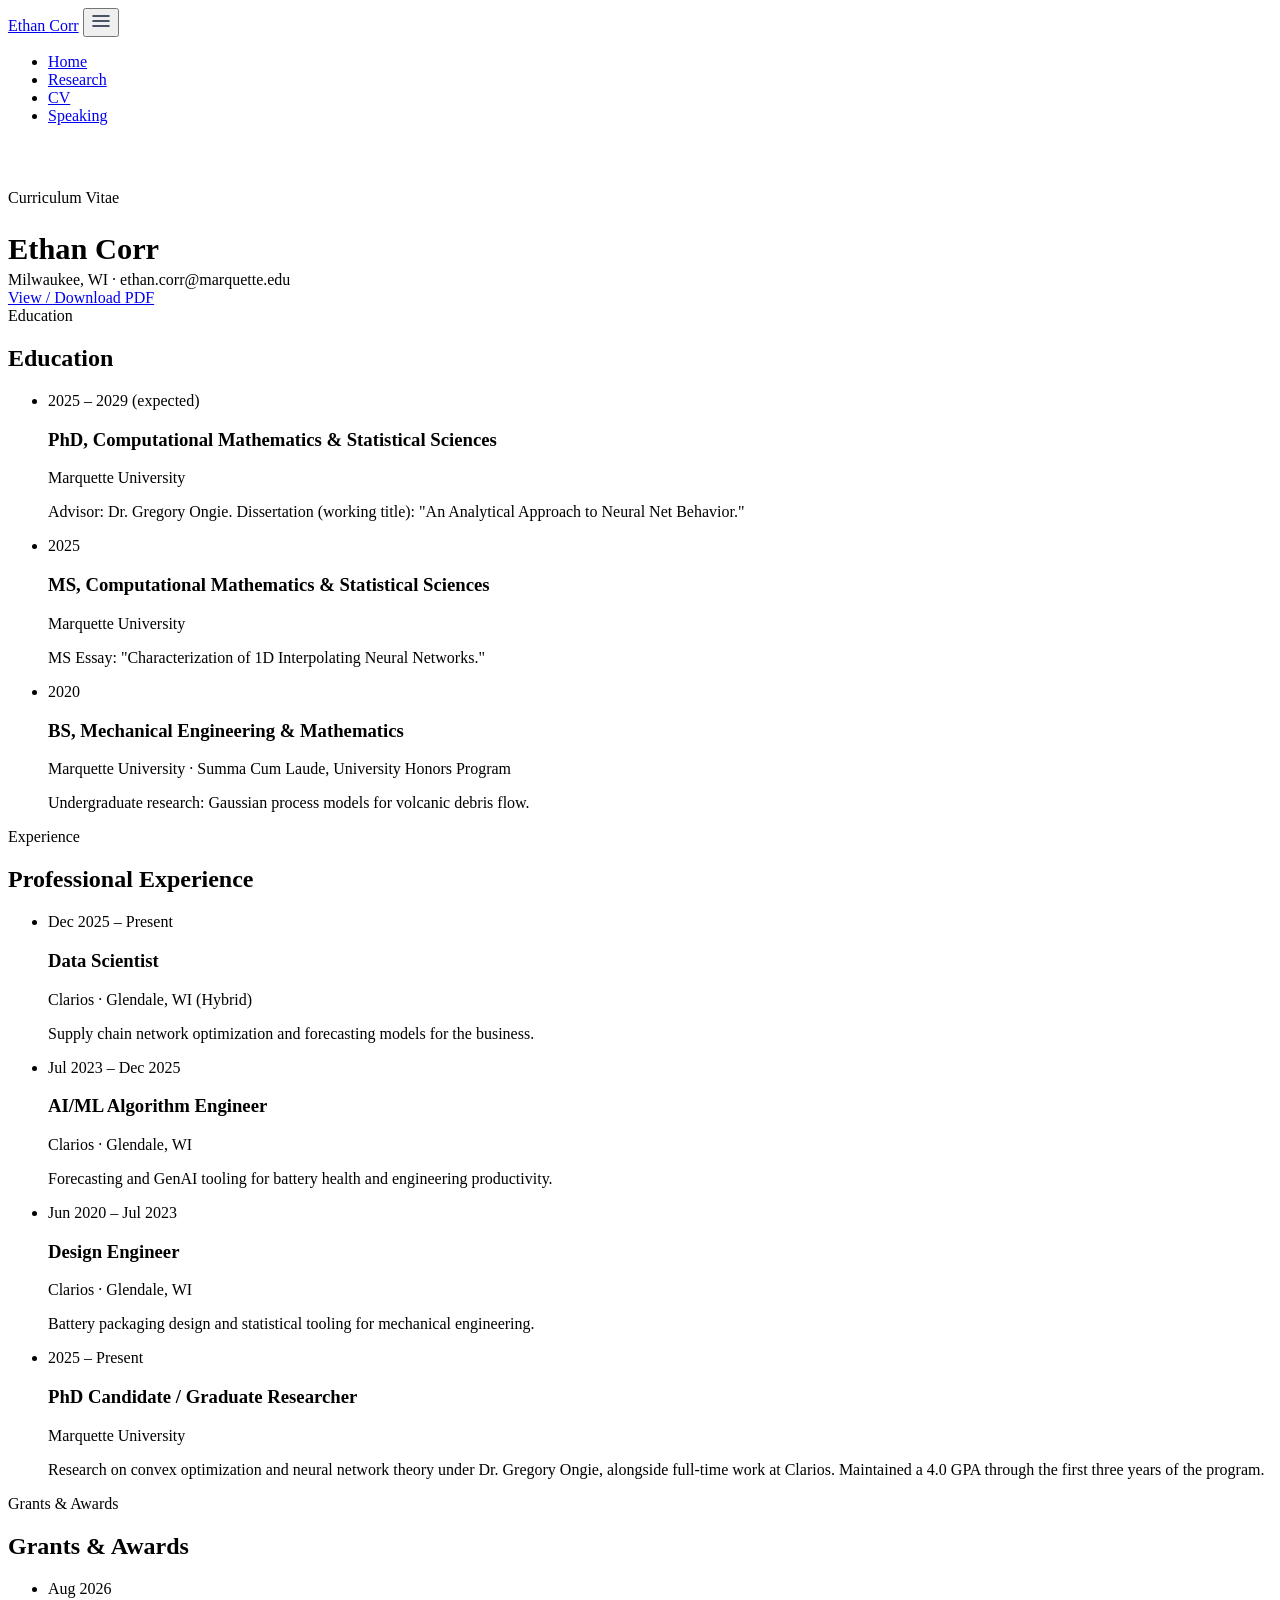
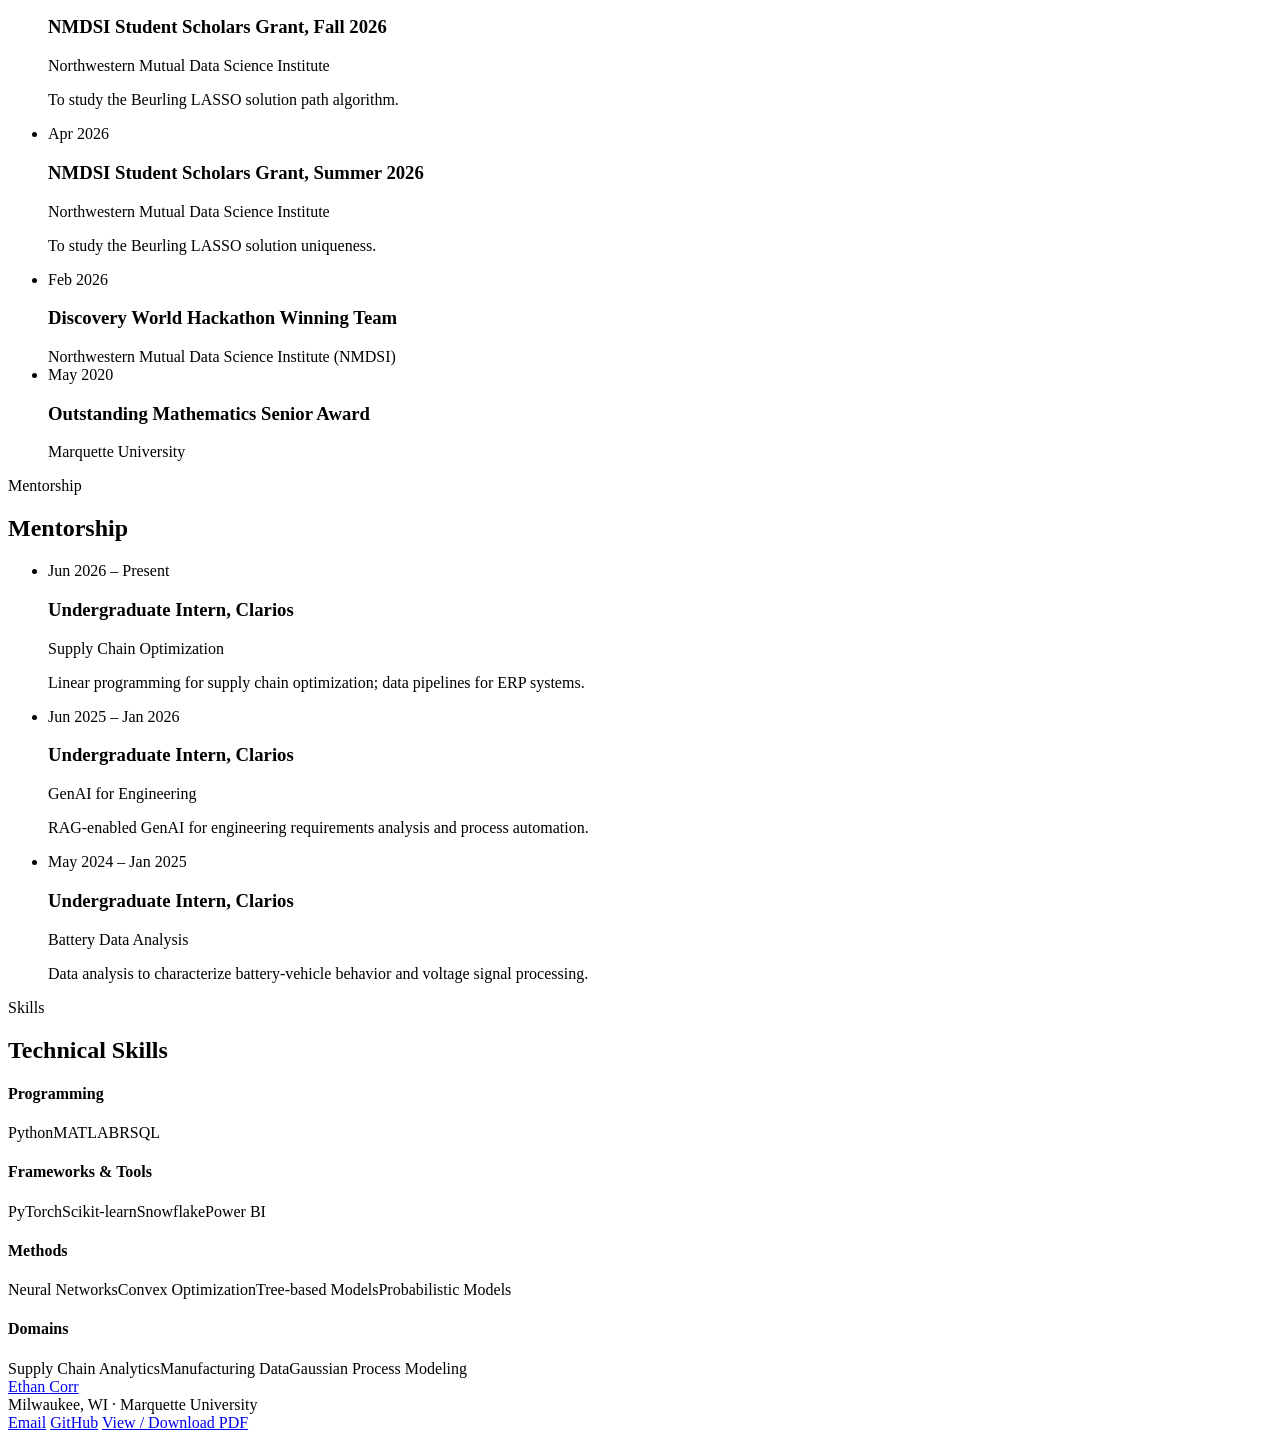
==== cv.html @ 40bec5d8 "Updated site with Claude" ====
<!DOCTYPE html>
<html lang="en">
<head>
<meta charset="UTF-8">
<meta name="viewport" content="width=device-width, initial-scale=1.0">
<title>CV | Ethan Corr</title>
<meta name="description" content="Curriculum vitae for Ethan Corr: education, experience, honors, and technical skills.">
<link rel="preconnect" href="https://fonts.googleapis.com">
<link href="https://fonts.googleapis.com/css2?family=Space+Grotesk:wght@500;700&family=Inter:wght@400;500;600&family=IBM+Plex+Mono:wght@500;600&display=swap" rel="stylesheet">
<link rel="stylesheet" href="css/styles.css">
</head>
<body>

<header class="site-header">
  <nav class="nav wrap">
    <a href="index.html" class="wordmark">Ethan <span>Corr</span></a>
    <button class="nav-toggle" aria-label="Toggle navigation" aria-expanded="false">
      <svg width="20" height="20" viewBox="0 0 20 20" fill="none"><path d="M2 5h16M2 10h16M2 15h16" stroke="#12213B" stroke-width="1.6" stroke-linecap="round"/></svg>
    </button>
    <ul class="nav-links">
      <li><a href="index.html">Home</a></li>
      <li><a href="research.html">Research</a></li>
      <li><a href="cv.html" aria-current="page">CV</a></li>
      <li><a href="speaking.html">Speaking</a></li>
    </ul>
  </nav>
</header>

<section class="block" style="padding-top:48px;">
  <div class="wrap">
    <div class="cv-toolbar">
      <div>
        <span class="eyebrow">Curriculum Vitae</span>
        <h1 style="font-size: 1.9rem; margin-bottom:4px;">Ethan Corr</h1>
        <p style="color: var(--muted); margin:0;">Milwaukee, WI &middot; ethan.corr@marquette.edu</p>
      </div>
      <a class="btn btn-primary" href="files/ethan-corr-cv.pdf" target="_blank" rel="noopener">View / Download PDF</a>
    </div>
  </div>
</section>

<section class="block tight">
  <div class="wrap">
    <div class="section-head">
      <span class="eyebrow">Education</span>
      <h2>Education</h2>
    </div>
    <ul class="item-list">
      <li>
        <div class="item-date">2025 – 2029 (expected)</div>
        <div class="item-body">
          <h3>PhD, Computational Mathematics &amp; Statistical Sciences</h3>
          <span class="item-org">Marquette University</span>
          <p>Advisor: Dr. Gregory Ongie. Dissertation (working title): "An Analytical Approach to Neural Net Behavior."</p>
        </div>
      </li>
      <li>
        <div class="item-date">2025</div>
        <div class="item-body">
          <h3>MS, Computational Mathematics &amp; Statistical Sciences</h3>
          <span class="item-org">Marquette University</span>
          <p>MS Essay: "Characterization of 1D Interpolating Neural Networks."</p>
        </div>
      </li>
      <li>
        <div class="item-date">2020</div>
        <div class="item-body">
          <h3>BS, Mechanical Engineering &amp; Mathematics</h3>
          <span class="item-org">Marquette University · Summa Cum Laude, University Honors Program</span>
          <p>Undergraduate research: Gaussian process models for volcanic debris flow.</p>
        </div>
      </li>
    </ul>
  </div>
</section>

<section class="block tight">
  <div class="wrap">
    <div class="section-head">
      <span class="eyebrow">Experience</span>
      <h2>Professional Experience</h2>
    </div>
    <ul class="item-list">
      <li>
        <div class="item-date">Dec 2025 – Present</div>
        <div class="item-body">
          <h3>Data Scientist</h3>
          <span class="item-org">Clarios · Glendale, WI (Hybrid)</span>
          <p>Supply chain network optimization and forecasting models for the business.</p>
        </div>
      </li>
      <li>
        <div class="item-date">Jul 2023 – Dec 2025</div>
        <div class="item-body">
          <h3>AI/ML Algorithm Engineer</h3>
          <span class="item-org">Clarios · Glendale, WI</span>
          <p>Forecasting and GenAI tooling for battery health and engineering productivity.</p>
        </div>
      </li>
      <li>
        <div class="item-date">Jun 2020 – Jul 2023</div>
        <div class="item-body">
          <h3>Design Engineer</h3>
          <span class="item-org">Clarios · Glendale, WI</span>
          <p>Battery packaging design and statistical tooling for mechanical engineering.</p>
        </div>
      </li>
      <li>
        <div class="item-date">2025 – Present</div>
        <div class="item-body">
          <h3>PhD Candidate / Graduate Researcher</h3>
          <span class="item-org">Marquette University</span>
          <p>Research on convex optimization and neural network theory under Dr. Gregory Ongie, alongside full-time work at Clarios. Maintained a 4.0 GPA through the first three years of the program.</p>
        </div>
      </li>
    </ul>
  </div>
</section>

<section class="block tight">
  <div class="wrap">
    <div class="section-head">
      <span class="eyebrow">Grants &amp; Awards</span>
      <h2>Grants &amp; Awards</h2>
    </div>
    <ul class="item-list">
      <li>
        <div class="item-date">Aug 2026</div>
        <div class="item-body">
          <h3>NMDSI Student Scholars Grant, Fall 2026</h3>
          <span class="item-org">Northwestern Mutual Data Science Institute</span>
          <p>To study the Beurling LASSO solution path algorithm.</p>
        </div>
      </li>
      <li>
        <div class="item-date">Apr 2026</div>
        <div class="item-body">
          <h3>NMDSI Student Scholars Grant, Summer 2026</h3>
          <span class="item-org">Northwestern Mutual Data Science Institute</span>
          <p>To study the Beurling LASSO solution uniqueness.</p>
        </div>
      </li>
      <li>
        <div class="item-date">Feb 2026</div>
        <div class="item-body">
          <h3>Discovery World Hackathon Winning Team</h3>
          <span class="item-org">Northwestern Mutual Data Science Institute (NMDSI)</span>
        </div>
      </li>
      <li>
        <div class="item-date">May 2020</div>
        <div class="item-body">
          <h3>Outstanding Mathematics Senior Award</h3>
          <span class="item-org">Marquette University</span>
        </div>
      </li>
    </ul>
  </div>
</section>

<section class="block tight">
  <div class="wrap">
    <div class="section-head">
      <span class="eyebrow">Mentorship</span>
      <h2>Mentorship</h2>
    </div>
    <ul class="item-list">
      <li>
        <div class="item-date">Jun 2026 – Present</div>
        <div class="item-body">
          <h3>Undergraduate Intern, Clarios</h3>
          <span class="item-org">Supply Chain Optimization</span>
          <p>Linear programming for supply chain optimization; data pipelines for ERP systems.</p>
        </div>
      </li>
      <li>
        <div class="item-date">Jun 2025 – Jan 2026</div>
        <div class="item-body">
          <h3>Undergraduate Intern, Clarios</h3>
          <span class="item-org">GenAI for Engineering</span>
          <p>RAG-enabled GenAI for engineering requirements analysis and process automation.</p>
        </div>
      </li>
      <li>
        <div class="item-date">May 2024 – Jan 2025</div>
        <div class="item-body">
          <h3>Undergraduate Intern, Clarios</h3>
          <span class="item-org">Battery Data Analysis</span>
          <p>Data analysis to characterize battery-vehicle behavior and voltage signal processing.</p>
        </div>
      </li>
    </ul>
  </div>
</section>

<section class="block tight">
  <div class="wrap">
    <div class="section-head">
      <span class="eyebrow">Skills</span>
      <h2>Technical Skills</h2>
    </div>
    <div class="skill-grid">
      <div class="skill-group">
        <h4>Programming</h4>
        <div class="pill-row">
          <span class="pill">Python</span><span class="pill">MATLAB</span><span class="pill">R</span><span class="pill">SQL</span>
        </div>
      </div>
      <div class="skill-group">
        <h4>Frameworks &amp; Tools</h4>
        <div class="pill-row">
          <span class="pill">PyTorch</span><span class="pill">Scikit-learn</span><span class="pill">Snowflake</span><span class="pill">Power BI</span>
        </div>
      </div>
      <div class="skill-group">
        <h4>Methods</h4>
        <div class="pill-row">
          <span class="pill">Neural Networks</span><span class="pill">Convex Optimization</span><span class="pill">Tree-based Models</span><span class="pill">Probabilistic Models</span>
        </div>
      </div>
      <div class="skill-group">
        <h4>Domains</h4>
        <div class="pill-row">
          <span class="pill">Supply Chain Analytics</span><span class="pill">Manufacturing Data</span><span class="pill">Gaussian Process Modeling</span>
        </div>
      </div>
    </div>
  </div>
</section>

<footer class="site-footer">
  <div class="wrap footer-grid">
    <div>
      <a href="index.html" class="wordmark">Ethan <span>Corr</span></a>
      <div class="footer-meta">Milwaukee, WI &middot; Marquette University</div>
    </div>
    <div class="footer-links">
      <a href="mailto:ethan.corr@marquette.edu">Email</a>
      <a href="https://github.com/ethan-corr">GitHub</a>
      <a href="files/ethan-corr-cv.pdf" target="_blank" rel="noopener">View / Download PDF</a>
    </div>
  </div>
</footer>

<script src="js/main.js"></script>
</body>
</html>
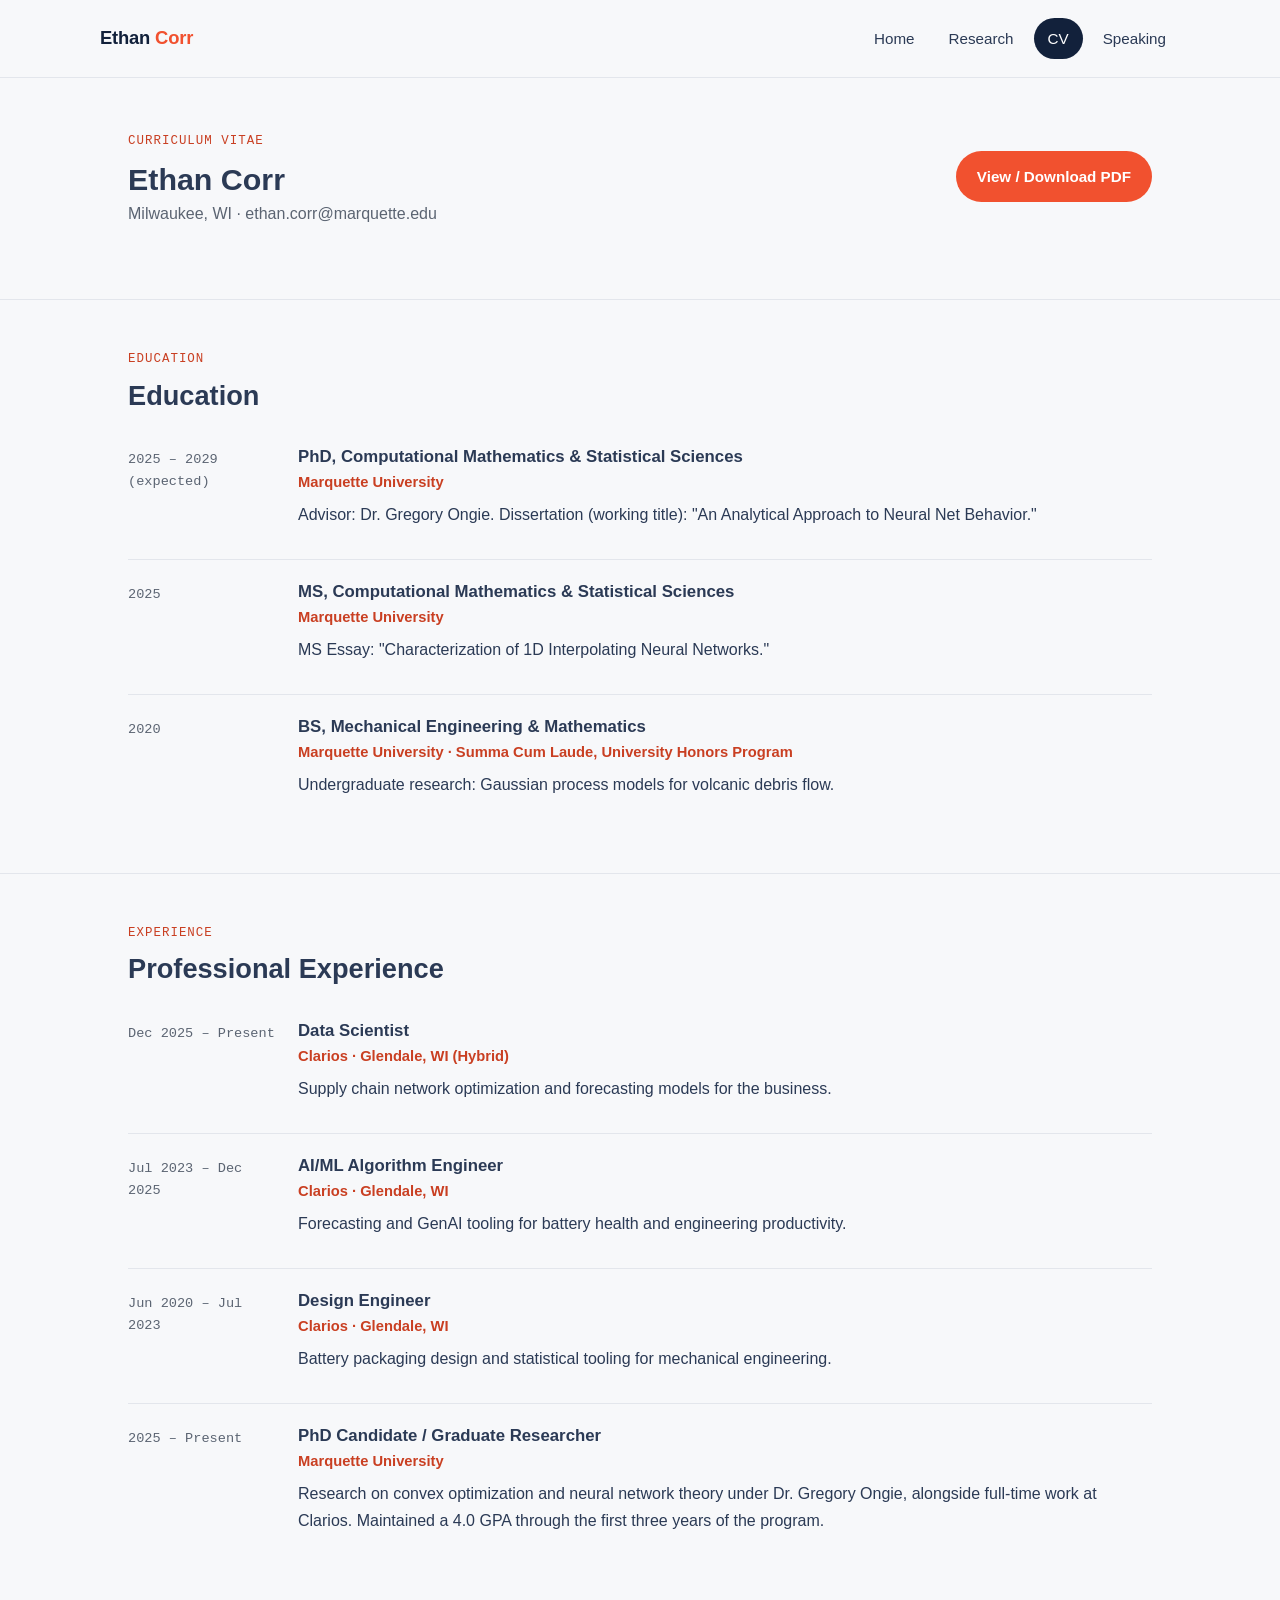
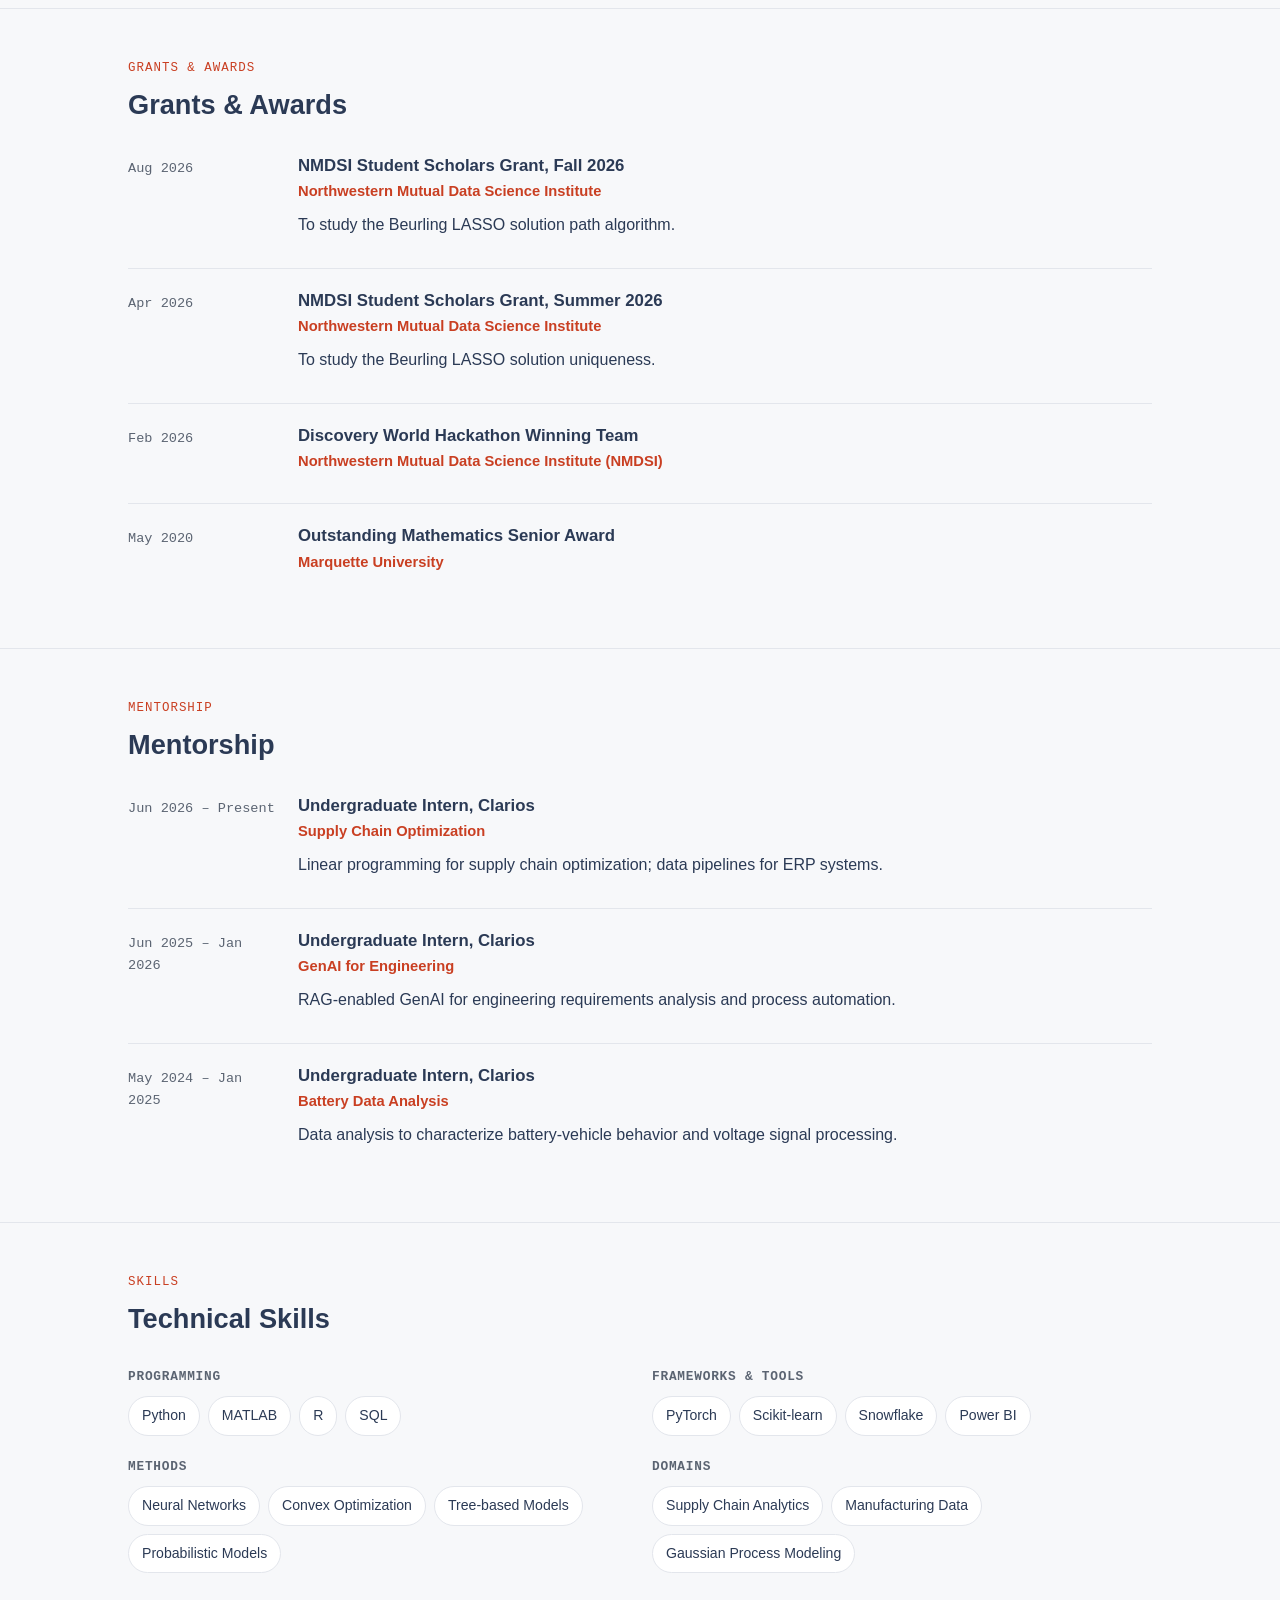
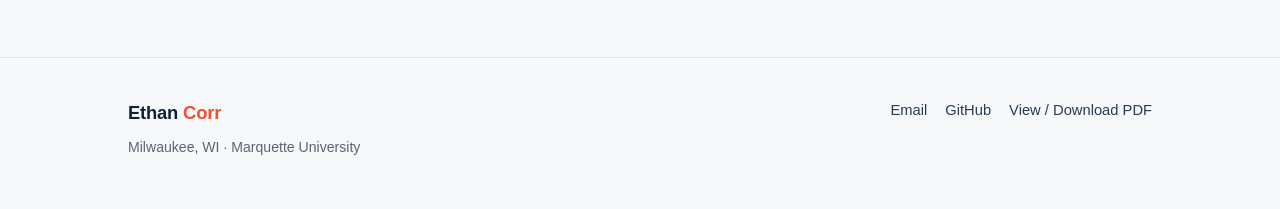
==== commit 36befadc: "Add favicon and apple-touch-icon links to cv.html" ====
--- a/cv.html
+++ b/cv.html
@@ -3,6 +3,10 @@
 <head>
 <meta charset="UTF-8">
 <meta name="viewport" content="width=device-width, initial-scale=1.0">
+<link rel="icon" type="image/png" sizes="32x32" href="images/favicon-32.png">
+<link rel="icon" type="image/png" sizes="16x16" href="images/favicon-16.png">
+<link rel="apple-touch-icon" sizes="180x180" href="images/apple-touch-icon.png">
+<link rel="shortcut icon" href="images/favicon.ico">
 <title>CV | Ethan Corr</title>
 <meta name="description" content="Curriculum vitae for Ethan Corr: education, experience, honors, and technical skills.">
 <link rel="preconnect" href="https://fonts.googleapis.com">
--- a/css/styles.css
+++ b/css/styles.css
@@ -0,0 +1,538 @@
+/* ==========================================================================
+   Ethan Corr — Academic / Professional site
+   Design tokens
+   ========================================================================== */
+
+:root {
+  --ink: #12213B;         /* primary text, dark surfaces */
+  --ink-soft: #2B3A55;    /* secondary dark, headings on light */
+  --bg: #F7F8FA;          /* page background */
+  --surface: #FFFFFF;     /* card / panel background */
+  --line: #E3E6EC;        /* hairline borders */
+  --muted: #5B6472;       /* secondary text */
+  --accent: #F1512F;      /* bold vermilion accent */
+  --accent-dark: #C93F22; /* hover/active state for accent */
+  --accent-tint: #FDEAE5; /* pale accent for chips/backgrounds */
+  --teal: #17A398;        /* secondary accent */
+  --teal-tint: #E4F5F3;
+
+  --font-display: 'Space Grotesk', 'Segoe UI', sans-serif;
+  --font-body: 'Inter', 'Segoe UI', sans-serif;
+  --font-mono: 'IBM Plex Mono', 'Courier New', monospace;
+
+  --max-width: 1080px;
+  --radius: 10px;
+}
+
+* { box-sizing: border-box; }
+
+html {
+  scroll-behavior: smooth;
+}
+
+@media (prefers-reduced-motion: reduce) {
+  html { scroll-behavior: auto; }
+  *, *::before, *::after {
+    animation-duration: 0.001ms !important;
+    animation-iteration-count: 1 !important;
+    transition-duration: 0.001ms !important;
+    scroll-behavior: auto !important;
+  }
+}
+
+body {
+  margin: 0;
+  font-family: var(--font-body);
+  color: var(--ink);
+  background: var(--bg);
+  line-height: 1.65;
+  -webkit-font-smoothing: antialiased;
+}
+
+img { max-width: 100%; display: block; }
+
+a {
+  color: var(--accent-dark);
+  text-decoration: none;
+}
+a:hover { text-decoration: underline; }
+
+a:focus-visible,
+button:focus-visible,
+[tabindex]:focus-visible {
+  outline: 3px solid var(--teal);
+  outline-offset: 3px;
+}
+
+h1, h2, h3, h4 {
+  font-family: var(--font-display);
+  color: var(--ink-soft);
+  line-height: 1.15;
+  margin-top: 0;
+}
+
+.eyebrow {
+  font-family: var(--font-mono);
+  font-size: 0.78rem;
+  letter-spacing: 0.08em;
+  text-transform: uppercase;
+  color: var(--accent-dark);
+  display: inline-block;
+  margin-bottom: 10px;
+}
+
+.wrap {
+  max-width: var(--max-width);
+  margin: 0 auto;
+  padding: 0 28px;
+}
+
+/* ==========================================================================
+   Header / nav
+   ========================================================================== */
+
+.site-header {
+  position: sticky;
+  top: 0;
+  z-index: 50;
+  background: rgba(247, 248, 250, 0.92);
+  backdrop-filter: blur(6px);
+  border-bottom: 1px solid var(--line);
+}
+
+.nav {
+  display: flex;
+  align-items: center;
+  justify-content: space-between;
+  padding: 18px 0;
+}
+
+.wordmark {
+  font-family: var(--font-display);
+  font-weight: 700;
+  font-size: 1.15rem;
+  color: var(--ink);
+  text-decoration: none;
+  letter-spacing: -0.01em;
+}
+.wordmark:hover { text-decoration: none; }
+.wordmark span { color: var(--accent); }
+
+.nav-links {
+  display: flex;
+  gap: 6px;
+  list-style: none;
+  margin: 0;
+  padding: 0;
+}
+
+.nav-links a {
+  display: inline-block;
+  padding: 8px 14px;
+  border-radius: 999px;
+  color: var(--ink-soft);
+  font-size: 0.95rem;
+  font-weight: 500;
+}
+.nav-links a:hover {
+  background: var(--accent-tint);
+  color: var(--accent-dark);
+  text-decoration: none;
+}
+.nav-links a[aria-current="page"] {
+  background: var(--ink);
+  color: #fff;
+}
+
+.nav-toggle {
+  display: none;
+  background: none;
+  border: 1px solid var(--line);
+  border-radius: 8px;
+  padding: 8px 10px;
+  cursor: pointer;
+}
+.nav-toggle svg { display: block; }
+
+@media (max-width: 720px) {
+  .nav-toggle { display: inline-flex; }
+  .nav-links {
+    position: absolute;
+    top: 100%;
+    left: 0;
+    right: 0;
+    flex-direction: column;
+    background: var(--surface);
+    border-bottom: 1px solid var(--line);
+    padding: 10px 20px 18px;
+    gap: 4px;
+    display: none;
+  }
+  .nav-links.open { display: flex; }
+  .nav-links a { padding: 12px 14px; }
+}
+
+/* ==========================================================================
+   Hero + contour motif (signature element)
+   ========================================================================== */
+
+.hero {
+  position: relative;
+  overflow: hidden;
+  padding: 84px 0 96px;
+}
+
+.contour-field {
+  position: absolute;
+  inset: 0;
+  z-index: 0;
+  opacity: 0.55;
+  pointer-events: none;
+}
+
+.hero .wrap { position: relative; z-index: 1; }
+
+.hero-grid {
+  display: grid;
+  grid-template-columns: 1.3fr 0.7fr;
+  gap: 48px;
+  align-items: center;
+}
+
+@media (max-width: 820px) {
+  .hero-grid { grid-template-columns: 1fr; }
+  .hero-photo { order: -1; width: 140px; }
+}
+
+.hero h1 {
+  font-size: clamp(2.1rem, 4.2vw, 3.1rem);
+  margin-bottom: 14px;
+}
+
+.hero .role-line {
+  font-family: var(--font-mono);
+  font-size: 0.98rem;
+  color: var(--muted);
+  margin-bottom: 22px;
+}
+.hero .role-line strong { color: var(--ink-soft); font-weight: 600; }
+
+.hero p.lede {
+  font-size: 1.08rem;
+  color: var(--ink-soft);
+  max-width: 56ch;
+  margin-bottom: 28px;
+}
+
+.btn-row { display: flex; gap: 12px; flex-wrap: wrap; }
+
+.btn {
+  display: inline-flex;
+  align-items: center;
+  gap: 8px;
+  padding: 12px 20px;
+  border-radius: 999px;
+  font-weight: 600;
+  font-size: 0.95rem;
+  border: 1.5px solid transparent;
+  cursor: pointer;
+}
+.btn-primary {
+  background: var(--accent);
+  color: #fff;
+}
+.btn-primary:hover { background: var(--accent-dark); text-decoration: none; }
+.btn-secondary {
+  background: transparent;
+  color: var(--ink-soft);
+  border-color: var(--line);
+}
+.btn-secondary:hover { border-color: var(--ink-soft); text-decoration: none; }
+
+/* Headshot placeholder */
+.headshot {
+  width: 220px;
+  aspect-ratio: 1 / 1;
+  border-radius: 50%;
+  background: linear-gradient(155deg, var(--ink) 0%, var(--ink-soft) 55%, var(--accent) 145%);
+  display: flex;
+  align-items: center;
+  justify-content: center;
+  color: #fff;
+  font-family: var(--font-display);
+  font-size: 3.2rem;
+  font-weight: 700;
+  margin: 0 auto;
+  border: 4px solid var(--surface);
+  box-shadow: 0 0 0 1px var(--line);
+  position: relative;
+}
+.headshot .placeholder-tag {
+  position: absolute;
+  bottom: -14px;
+  left: 50%;
+  transform: translateX(-50%);
+  background: var(--surface);
+  border: 1px solid var(--line);
+  color: var(--muted);
+  font-family: var(--font-mono);
+  font-size: 0.65rem;
+  padding: 3px 9px;
+  border-radius: 999px;
+  white-space: nowrap;
+}
+
+.headshot.small {
+  width: 96px;
+  font-size: 1.5rem;
+  margin: 0;
+}
+
+.linkedin-link {
+  display: flex;
+  align-items: center;
+  justify-content: center;
+  gap: 8px;
+  margin-top: 18px;
+  font-family: var(--font-mono);
+  font-size: 0.85rem;
+  font-weight: 600;
+  color: var(--ink-soft);
+  text-decoration: none;
+}
+.linkedin-link:hover {
+  color: var(--accent-dark);
+  text-decoration: none;
+}
+
+/* ==========================================================================
+   Sections / cards
+   ========================================================================== */
+
+section.block {
+  padding: 64px 0;
+}
+section.block + section.block {
+  border-top: 1px solid var(--line);
+}
+section.block.tight { padding: 44px 0; }
+
+.section-head { max-width: 62ch; margin-bottom: 36px; }
+.section-head h2 { font-size: 1.7rem; }
+.section-head p { color: var(--muted); }
+
+.card-grid {
+  display: grid;
+  grid-template-columns: repeat(3, 1fr);
+  gap: 20px;
+}
+@media (max-width: 880px) { .card-grid { grid-template-columns: 1fr 1fr; } }
+@media (max-width: 600px) { .card-grid { grid-template-columns: 1fr; } }
+
+.card {
+  background: var(--surface);
+  border: 1px solid var(--line);
+  border-radius: var(--radius);
+  padding: 26px;
+  transition: border-color 0.15s ease, transform 0.15s ease;
+}
+.card:hover {
+  border-color: var(--accent);
+  transform: translateY(-2px);
+}
+.card h3 {
+  font-size: 1.1rem;
+  margin-bottom: 8px;
+}
+.card p { color: var(--muted); font-size: 0.96rem; margin-bottom: 14px; }
+.card a.card-link {
+  font-family: var(--font-mono);
+  font-size: 0.82rem;
+  font-weight: 600;
+}
+
+.stat-strip {
+  display: grid;
+  grid-template-columns: repeat(4, 1fr);
+  gap: 20px;
+  border-top: 1px solid var(--line);
+  border-bottom: 1px solid var(--line);
+  padding: 28px 0;
+}
+@media (max-width: 720px) { .stat-strip { grid-template-columns: 1fr 1fr; } }
+.stat {
+  text-align: left;
+}
+.stat .num {
+  font-family: var(--font-mono);
+  font-size: 1.7rem;
+  color: var(--accent-dark);
+  font-weight: 700;
+  display: block;
+}
+.stat .label {
+  color: var(--muted);
+  font-size: 0.88rem;
+}
+
+/* ==========================================================================
+   Timeline / item lists (research, CV)
+   ========================================================================== */
+
+.item-list { list-style: none; padding: 0; margin: 0; }
+.item-list > li {
+  padding: 22px 0;
+  border-bottom: 1px solid var(--line);
+  display: grid;
+  grid-template-columns: 150px 1fr;
+  gap: 20px;
+}
+.item-list > li:first-child { padding-top: 0; }
+.item-list > li:last-child { border-bottom: none; }
+
+@media (max-width: 640px) {
+  .item-list > li { grid-template-columns: 1fr; gap: 6px; }
+}
+
+.item-date {
+  font-family: var(--font-mono);
+  font-size: 0.85rem;
+  color: var(--muted);
+  padding-top: 2px;
+}
+
+.item-body h3 {
+  font-size: 1.05rem;
+  margin-bottom: 4px;
+}
+.item-body .item-org {
+  color: var(--accent-dark);
+  font-weight: 600;
+  font-size: 0.92rem;
+  display: block;
+  margin-bottom: 8px;
+}
+.item-body p { color: var(--ink-soft); margin: 0 0 8px; }
+.item-body .tags { display: flex; flex-wrap: wrap; gap: 8px; margin-top: 10px; }
+
+.tag {
+  font-family: var(--font-mono);
+  font-size: 0.72rem;
+  background: var(--teal-tint);
+  color: #0E6E65;
+  padding: 4px 10px;
+  border-radius: 999px;
+}
+
+/* Skills */
+.skill-grid {
+  display: grid;
+  grid-template-columns: repeat(2, 1fr);
+  gap: 24px;
+}
+@media (max-width: 640px) { .skill-grid { grid-template-columns: 1fr; } }
+.skill-group h4 {
+  font-family: var(--font-mono);
+  font-size: 0.8rem;
+  text-transform: uppercase;
+  letter-spacing: 0.06em;
+  color: var(--muted);
+  margin-bottom: 12px;
+}
+.pill-row { display: flex; flex-wrap: wrap; gap: 8px; }
+.pill {
+  background: var(--surface);
+  border: 1px solid var(--line);
+  padding: 7px 13px;
+  border-radius: 999px;
+  font-size: 0.88rem;
+  color: var(--ink-soft);
+}
+
+/* Callout / CTA banner */
+.callout {
+  background: var(--ink);
+  color: #fff;
+  border-radius: 16px;
+  padding: 44px;
+  display: flex;
+  align-items: center;
+  justify-content: space-between;
+  gap: 30px;
+  flex-wrap: wrap;
+}
+.callout h2 { color: #fff; font-size: 1.5rem; margin-bottom: 8px; }
+.callout p { color: #C7CEDC; margin: 0; max-width: 46ch; }
+.callout .btn-primary { flex-shrink: 0; }
+
+/* Topic / speaking cards */
+.topic-list { display: grid; grid-template-columns: 1fr 1fr; gap: 16px; }
+@media (max-width: 640px) { .topic-list { grid-template-columns: 1fr; } }
+.topic {
+  border: 1px solid var(--line);
+  border-radius: var(--radius);
+  padding: 20px 22px;
+  background: var(--surface);
+}
+.topic .eyebrow { margin-bottom: 6px; }
+.topic h3 { font-size: 1.02rem; margin-bottom: 6px; }
+.topic p { color: var(--muted); font-size: 0.93rem; margin: 0; }
+
+/* CV specific */
+.cv-toolbar {
+  display: flex;
+  justify-content: space-between;
+  align-items: center;
+  flex-wrap: wrap;
+  gap: 14px;
+  margin-bottom: 8px;
+}
+
+table.pub-table {
+  width: 100%;
+  border-collapse: collapse;
+  margin-top: 8px;
+}
+table.pub-table td, table.pub-table th {
+  text-align: left;
+  padding: 12px 10px;
+  border-bottom: 1px solid var(--line);
+  font-size: 0.94rem;
+}
+table.pub-table th {
+  font-family: var(--font-mono);
+  font-size: 0.75rem;
+  text-transform: uppercase;
+  color: var(--muted);
+  letter-spacing: 0.04em;
+}
+
+/* ==========================================================================
+   Footer
+   ========================================================================== */
+
+.site-footer {
+  border-top: 1px solid var(--line);
+  padding: 40px 0 50px;
+  margin-top: 40px;
+}
+.footer-grid {
+  display: flex;
+  justify-content: space-between;
+  align-items: flex-start;
+  flex-wrap: wrap;
+  gap: 20px;
+}
+.footer-grid .wordmark { display: block; margin-bottom: 8px; }
+.footer-meta { color: var(--muted); font-size: 0.88rem; }
+.footer-links { display: flex; gap: 18px; flex-wrap: wrap; }
+.footer-links a { color: var(--ink-soft); font-size: 0.92rem; }
+
+/* Utility */
+.visually-hidden {
+  position: absolute;
+  width: 1px; height: 1px;
+  overflow: hidden;
+  clip: rect(0,0,0,0);
+  white-space: nowrap;
+}
